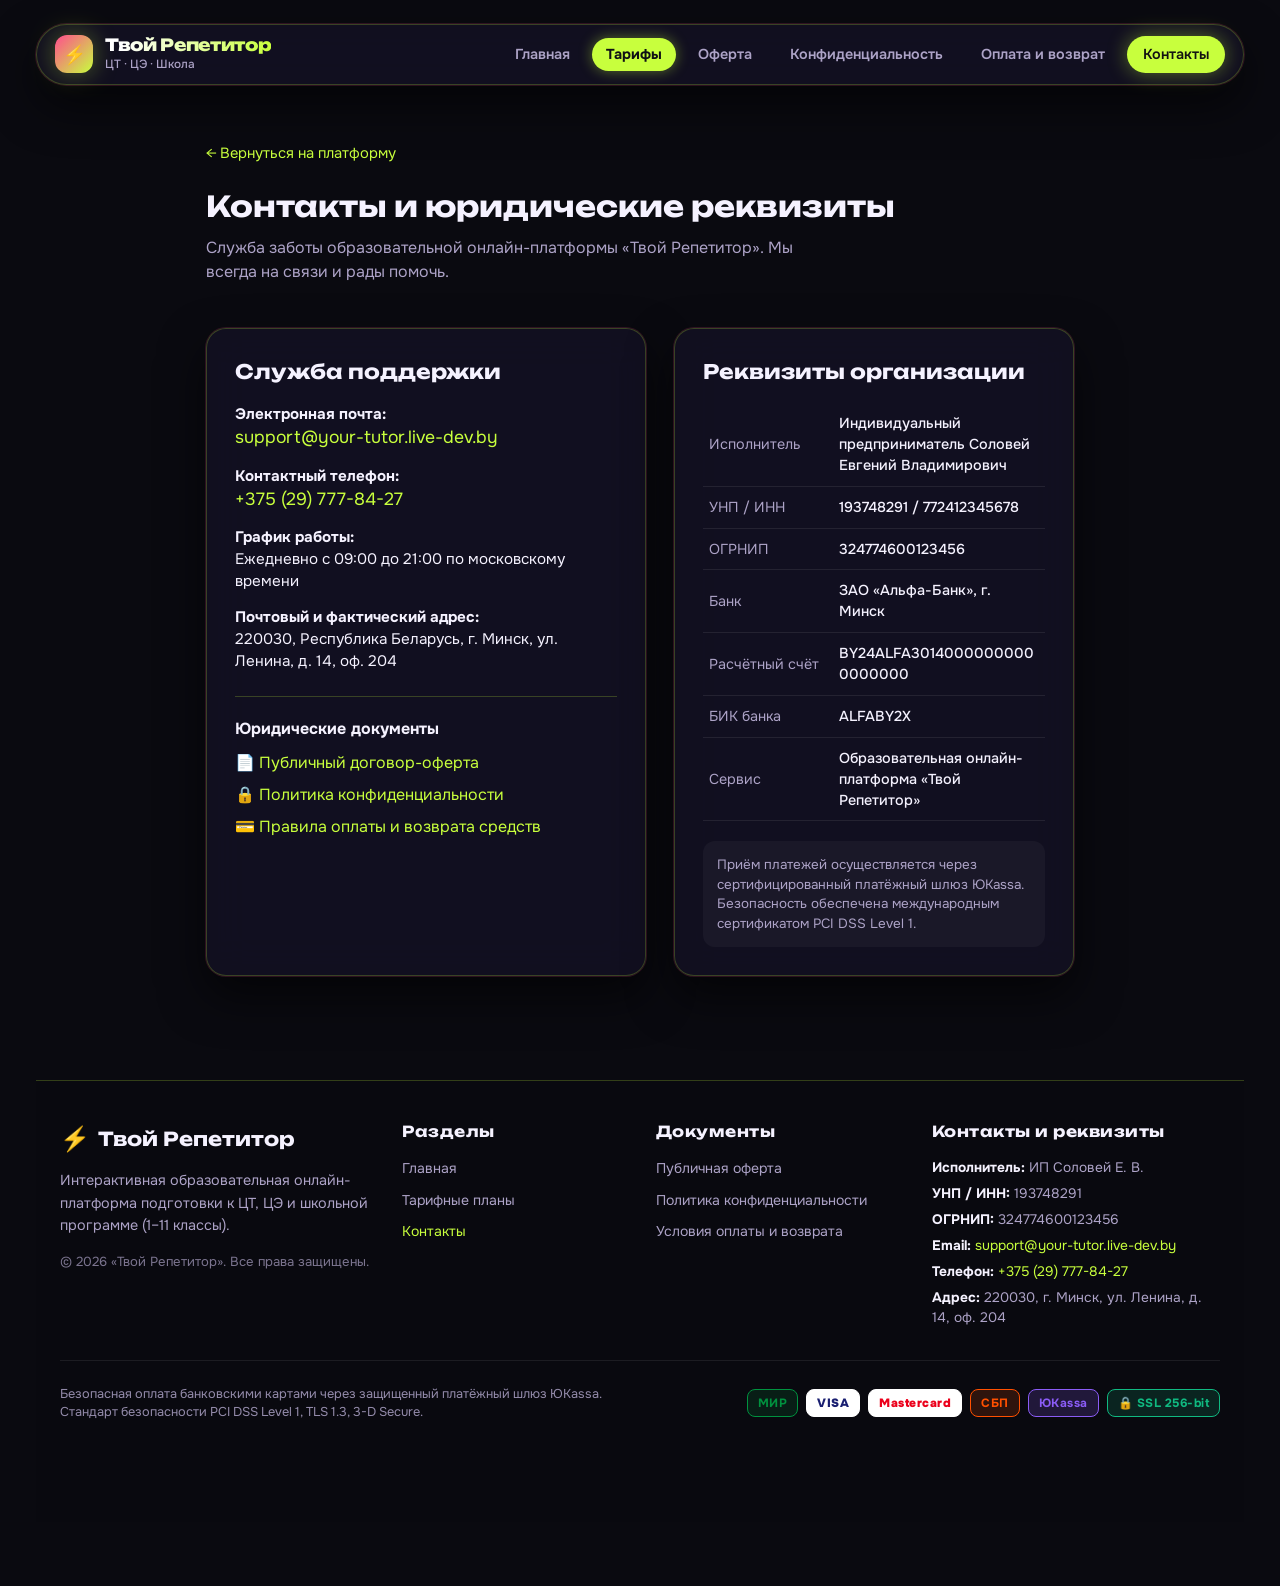
==== frontend/contacts.html @ 07853074 "feat(pages): add standalone direct URLs for terms, privacy, refund, contacts, tariffs" ====
<!doctype html>
<html lang="ru" data-theme="vibe">
  <head>
    <meta charset="UTF-8" />
    <meta name="viewport" content="width=device-width, initial-scale=1.0" />
    <title>Контакты и реквизиты — Твой Репетитор</title>
    <link rel="preconnect" href="https://fonts.googleapis.com" />
    <link rel="preconnect" href="https://fonts.gstatic.com" crossorigin />
    <link
      href="https://fonts.googleapis.com/css2?family=Onest:wght@400;500;600;700;800&family=Unbounded:wght@600;700;800&display=swap"
      rel="stylesheet"
    />
    <link rel="stylesheet" href="./styles.css?v=20261107-yookassa" />
  </head>
  <body>
    <div class="app-shell" style="min-height: 100vh; display: flex; flex-direction: column;">
      <header class="topbar">
        <a href="./" class="brand" style="text-decoration: none;">
          <span class="brand-mark">⚡</span>
          <div>
            <p class="brand-name">Твой Репетитор</p>
            <p class="brand-sub">ЦТ · ЦЭ · Школа</p>
          </div>
        </a>

        <nav class="desktop-nav" aria-label="Основное меню">
          <a href="./" class="nav-link" style="text-decoration:none;">Главная</a>
          <a href="./tariffs" class="nav-link nav-highlight" style="text-decoration:none;">Тарифы</a>
          <a href="./terms" class="nav-link" style="text-decoration:none;">Оферта</a>
          <a href="./privacy" class="nav-link" style="text-decoration:none;">Конфиденциальность</a>
          <a href="./refund" class="nav-link" style="text-decoration:none;">Оплата и возврат</a>
          <a href="./contacts" class="nav-link active" style="text-decoration:none;">Контакты</a>
        </nav>
      </header>

      <main style="max-width: 900px; margin: 32px auto; padding: 0 16px; flex: 1; width: 100%; box-sizing: border-box;">
        <div style="margin-bottom: 20px;">
          <a href="./" style="color: var(--accent); text-decoration: none; font-size: 0.92rem;">← Вернуться на платформу</a>
        </div>

        <div class="tariffs-hero" style="text-align: left; padding: 0 0 24px;">
          <h1 style="font-family: var(--font-display); font-size: 1.8rem; margin: 0 0 8px; color: var(--ink);">
            Контакты и юридические реквизиты
          </h1>
          <p class="muted" style="margin: 0; font-size: 1rem;">
            Служба заботы образовательной онлайн-платформы «Твой Репетитор». Мы всегда на связи и рады помочь.
          </p>
        </div>

        <div class="contacts-grid">
          <div class="card" style="padding: 28px; border-radius: 20px;">
            <h2 style="font-family: var(--font-display); font-size: 1.25rem; margin: 0 0 16px; color: var(--ink);">Служба поддержки</h2>
            <div class="footer-info" style="font-size: 0.95rem; gap: 14px;">
              <p>
                <strong>Электронная почта:</strong><br />
                <a href="mailto:support@your-tutor.live-dev.by" style="font-size: 1.1rem; color: var(--accent);">support@your-tutor.live-dev.by</a>
              </p>
              <p>
                <strong>Контактный телефон:</strong><br />
                <a href="tel:+375297778427" style="font-size: 1.1rem; color: var(--accent);">+375 (29) 777-84-27</a>
              </p>
              <p>
                <strong>График работы:</strong><br />
                Ежедневно с 09:00 до 21:00 по московскому времени
              </p>
              <p>
                <strong>Почтовый и фактический адрес:</strong><br />
                220030, Республика Беларусь, г. Минск, ул. Ленина, д. 14, оф. 204
              </p>
            </div>

            <div style="margin-top: 24px; padding-top: 20px; border-top: 1px solid var(--card-border);">
              <h3 style="font-size: 1rem; margin: 0 0 10px; color: var(--ink);">Юридические документы</h3>
              <div style="display: flex; flex-direction: column; gap: 8px;">
                <a href="./terms" style="color: var(--accent); text-decoration: none;">📄 Публичный договор-оферта</a>
                <a href="./privacy" style="color: var(--accent); text-decoration: none;">🔒 Политика конфиденциальности</a>
                <a href="./refund" style="color: var(--accent); text-decoration: none;">💳 Правила оплаты и возврата средств</a>
              </div>
            </div>
          </div>

          <div class="card" style="padding: 28px; border-radius: 20px;">
            <h2 style="font-family: var(--font-display); font-size: 1.25rem; margin: 0 0 16px; color: var(--ink);">Реквизиты организации</h2>
            <table class="req-table">
              <tbody>
                <tr><td>Исполнитель</td><td>Индивидуальный предприниматель Соловей Евгений Владимирович</td></tr>
                <tr><td>УНП / ИНН</td><td>193748291 / 772412345678</td></tr>
                <tr><td>ОГРНИП</td><td>324774600123456</td></tr>
                <tr><td>Банк</td><td>ЗАО «Альфа-Банк», г. Минск</td></tr>
                <tr><td>Расчётный счёт</td><td>BY24ALFA30140000000000000000</td></tr>
                <tr><td>БИК банка</td><td>ALFABY2X</td></tr>
                <tr><td>Сервис</td><td>Образовательная онлайн-платформа «Твой Репетитор»</td></tr>
              </tbody>
            </table>

            <div style="margin-top: 20px; padding: 14px; background: rgba(255,255,255,0.04); border-radius: 12px; font-size: 0.84rem; line-height: 1.45; color: var(--muted);">
              Приём платежей осуществляется через сертифицированный платёжный шлюз ЮKassa. Безопасность обеспечена международным сертификатом PCI DSS Level 1.
            </div>
          </div>
        </div>
      </main>

      <footer class="app-footer">
        <div class="footer-container">
          <div class="footer-col footer-brand">
            <div class="footer-logo">
              <span class="footer-brand-mark">⚡</span>
              <span class="footer-brand-name">Твой Репетитор</span>
            </div>
            <p class="footer-desc">Интерактивная образовательная онлайн-платформа подготовки к ЦТ, ЦЭ и школьной программе (1–11 классы).</p>
            <div class="footer-copy">© 2026 «Твой Репетитор». Все права защищены.</div>
          </div>

          <div class="footer-col">
            <h4 class="footer-title">Разделы</h4>
            <ul class="footer-links">
              <li><a href="./" class="footer-link-btn" style="text-decoration:none;">Главная</a></li>
              <li><a href="./tariffs" class="footer-link-btn" style="text-decoration:none;">Тарифные планы</a></li>
              <li><a href="./contacts" class="footer-link-btn" style="text-decoration:none; color:var(--accent);">Контакты</a></li>
            </ul>
          </div>

          <div class="footer-col">
            <h4 class="footer-title">Документы</h4>
            <ul class="footer-links">
              <li><a href="./terms" class="footer-link-btn" style="text-decoration:none;">Публичная оферта</a></li>
              <li><a href="./privacy" class="footer-link-btn" style="text-decoration:none;">Политика конфиденциальности</a></li>
              <li><a href="./refund" class="footer-link-btn" style="text-decoration:none;">Условия оплаты и возврата</a></li>
            </ul>
          </div>

          <div class="footer-col footer-contacts">
            <h4 class="footer-title">Контакты и реквизиты</h4>
            <div class="footer-info">
              <p><strong>Исполнитель:</strong> ИП Соловей Е. В.</p>
              <p><strong>УНП / ИНН:</strong> 193748291</p>
              <p><strong>ОГРНИП:</strong> 324774600123456</p>
              <p><strong>Email:</strong> <a href="mailto:support@your-tutor.live-dev.by">support@your-tutor.live-dev.by</a></p>
              <p><strong>Телефон:</strong> <a href="tel:+375297778427">+375 (29) 777-84-27</a></p>
              <p><strong>Адрес:</strong> 220030, г. Минск, ул. Ленина, д. 14, оф. 204</p>
            </div>
          </div>
        </div>

        <div class="footer-bottom">
          <div class="footer-security-note">
            Безопасная оплата банковскими картами через защищенный платёжный шлюз ЮKassa. Стандарт безопасности PCI DSS Level 1, TLS 1.3, 3-D Secure.
          </div>
          <div class="footer-badges">
            <span class="pay-badge badge-mir">МИР</span>
            <span class="pay-badge badge-visa">VISA</span>
            <span class="pay-badge badge-mc">Mastercard</span>
            <span class="pay-badge badge-sbp">СБП</span>
            <span class="pay-badge badge-yoo">ЮKassa</span>
            <span class="pay-badge badge-ssl">🔒 SSL 256-bit</span>
          </div>
        </div>
      </footer>
    </div>
  </body>
</html>
---- frontend/styles.css ----
:root,
[data-theme='vibe'] {
  --font: 'Onest', 'Segoe UI', -apple-system, sans-serif;
  --font-display: 'Unbounded', 'Onest', sans-serif;
  --bg0: #0a0a10;
  --bg1: #151224;
  --ink: #f5f2ff;
  --muted: #ada3c7;
  --accent: #c8ff3d;
  --accent-ink: #0f1015;
  --accent-glow: rgba(200, 255, 61, 0.4);
  --danger: #ff4d8d;
  --ok: #c8ff3d;
  --card: rgba(21, 18, 36, 0.75);
  --card-border: rgba(200, 255, 61, 0.22);
  --card-hover: rgba(28, 24, 48, 0.9);
  --shadow: 0 0 0 1px rgba(255, 77, 141, 0.16), 0 20px 46px rgba(0, 0, 0, 0.6);
  --hover-shadow: 0 0 30px rgba(200, 255, 61, 0.3), 0 24px 50px rgba(0, 0, 0, 0.7);
  --radius: 22px;
  --tab-bg: rgba(15, 12, 26, 0.92);
  --option-bg: rgba(255, 255, 255, 0.05);
  --veil: linear-gradient(180deg, rgba(10, 10, 16, 0.4), rgba(10, 10, 16, 0.9));
  --chip-active: #ff4d8d;
}

[data-theme='ultra'] {
  --font: 'Onest', 'Segoe UI', -apple-system, sans-serif;
  --font-display: 'Unbounded', 'Onest', sans-serif;
  --bg0: #06070b;
  --bg1: #0d1017;
  --ink: #f1f5f9;
  --muted: #8b9cb4;
  --accent: #8b5cf6;
  --accent-ink: #ffffff;
  --accent-glow: rgba(139, 92, 246, 0.45);
  --danger: #f43f5e;
  --ok: #06b6d4;
  --card: rgba(14, 18, 28, 0.75);
  --card-border: rgba(139, 92, 246, 0.22);
  --card-hover: rgba(20, 26, 42, 0.9);
  --shadow: 0 0 0 1px rgba(139, 92, 246, 0.18), 0 20px 48px rgba(0, 0, 0, 0.7);
  --hover-shadow: 0 0 28px rgba(139, 92, 246, 0.35), 0 24px 50px rgba(0, 0, 0, 0.8);
  --radius: 22px;
  --tab-bg: rgba(10, 13, 20, 0.92);
  --option-bg: rgba(255, 255, 255, 0.04);
  --veil: linear-gradient(180deg, rgba(6, 7, 11, 0.4), rgba(6, 7, 11, 0.92));
  --chip-active: #8b5cf6;
}

[data-theme='calm'] {
  --font: 'Onest', 'Segoe UI', -apple-system, sans-serif;
  --font-display: 'Onest', 'Segoe UI', sans-serif;
  --bg0: #0b1320;
  --bg1: #132238;
  --ink: #f1f5f9;
  --muted: #8fa0b5;
  --accent: #10b981;
  --accent-ink: #ffffff;
  --accent-glow: rgba(16, 185, 129, 0.4);
  --danger: #f43f5e;
  --ok: #10b981;
  --card: rgba(19, 34, 56, 0.72);
  --card-border: rgba(16, 185, 129, 0.2);
  --card-hover: rgba(24, 42, 68, 0.88);
  --shadow: 0 0 0 1px rgba(255, 255, 255, 0.06), 0 16px 40px rgba(0, 0, 0, 0.45);
  --hover-shadow: 0 0 25px rgba(16, 185, 129, 0.3), 0 20px 45px rgba(0, 0, 0, 0.55);
  --radius: 20px;
  --tab-bg: rgba(11, 19, 32, 0.92);
  --option-bg: rgba(255, 255, 255, 0.04);
  --veil: linear-gradient(180deg, rgba(11, 19, 32, 0.4), rgba(11, 19, 32, 0.92));
  --chip-active: #10b981;
}

* {
  box-sizing: border-box;
}

html,
body {
  margin: 0;
  min-height: 100%;
  color: var(--ink);
  font-family: var(--font);
  font-size: 16px;
  line-height: 1.5;
  background: var(--bg0);
  -webkit-font-smoothing: antialiased;
}

body {
  overflow-x: hidden;
}

.atmosphere {
  position: fixed;
  inset: 0;
  z-index: 0;
  pointer-events: none;
  overflow: hidden;
}

.atmosphere .slide {
  position: absolute;
  inset: 0;
  opacity: 0;
  transition: opacity 1.2s ease;
  background-size: cover;
  background-position: center;
}

.atmosphere .slide.active {
  opacity: 1;
}

.atmosphere .veil {
  position: absolute;
  inset: 0;
  background: var(--veil);
}

.meme-layer {
  position: absolute;
  inset: 0;
  overflow: hidden;
}

.sticker {
  position: absolute;
  display: inline-flex;
  align-items: center;
  justify-content: center;
  padding: 8px 12px;
  border-radius: 999px;
  font-family: var(--font-display);
  font-size: 0.78rem;
  font-weight: 700;
  letter-spacing: 0.01em;
  white-space: nowrap;
  backdrop-filter: blur(6px);
  animation: floaty 7s ease-in-out infinite;
  opacity: 0.9;
}

.sticker.s1 {
  top: 12%;
  left: 6%;
  background: rgba(255, 77, 141, 0.9);
  color: #fff;
  transform: rotate(-12deg);
}
.sticker.s2 {
  top: 22%;
  right: 8%;
  background: rgba(200, 255, 61, 0.92);
  color: #121212;
  transform: rotate(8deg);
  animation-delay: 0.6s;
}
.sticker.s3 {
  top: 48%;
  left: 10%;
  font-size: 1.6rem;
  background: rgba(255, 255, 255, 0.08);
  animation-delay: 1.1s;
}
.sticker.s4 {
  bottom: 28%;
  right: 10%;
  background: rgba(122, 92, 255, 0.88);
  color: #fff;
  transform: rotate(-6deg);
  animation-delay: 0.3s;
}
.sticker.s5 {
  top: 36%;
  right: 28%;
  font-size: 1.4rem;
  background: transparent;
  animation-delay: 1.4s;
}
.sticker.s6 {
  bottom: 36%;
  left: 18%;
  background: rgba(255, 255, 255, 0.1);
  border: 1px solid rgba(255, 255, 255, 0.2);
  color: #fff;
  transform: rotate(14deg);
  animation-delay: 0.9s;
}
.sticker.s7 {
  top: 58%;
  right: 16%;
  font-size: 1.5rem;
  background: transparent;
  animation-delay: 1.7s;
}
.sticker.s8 {
  top: 16%;
  left: 42%;
  background: rgba(200, 255, 61, 0.2);
  border: 1px solid rgba(200, 255, 61, 0.45);
  color: #c8ff3d;
  transform: rotate(-4deg);
  animation-delay: 0.2s;
}

@keyframes floaty {
  0%,
  100% {
    translate: 0 0;
  }
  50% {
    translate: 0 -8px;
  }
}

/* ── Adaptive Shell Layout: Mobile & Expansive Desktop ── */
.app-shell {
  position: relative;
  z-index: 1;
  min-height: 100dvh;
  display: flex;
  flex-direction: column;
  padding:
    calc(12px + env(safe-area-inset-top, 0px))
    16px
    calc(86px + env(safe-area-inset-bottom, 0px));
  gap: 16px;
  max-width: 580px;
  margin: 0 auto;
  box-sizing: border-box;
  width: 100%;
  transition: max-width 0.3s ease, padding 0.3s ease;
}

/* На экранах планшетов и десктопов растягиваем приложение на весь экран */
@media (min-width: 861px) {
  .app-shell {
    max-width: 1320px;
    padding: 24px 36px 64px;
    gap: 24px;
  }
}

/* ── Web Channel: естественная адаптация под ширину экрана ── */
html[data-channel='web'],
body.channel-web {
  min-height: 100%;
}

body.channel-web {
  background: var(--bg0);
}

/* ── Topbar (Header): Glassmorphic Navigation Bar ── */
.topbar {
  display: flex;
  align-items: center;
  justify-content: space-between;
  gap: 16px;
  padding: 10px 18px;
  background: var(--card);
  backdrop-filter: blur(24px) saturate(180%);
  -webkit-backdrop-filter: blur(24px) saturate(180%);
  border: 1px solid var(--card-border);
  border-radius: 999px;
  box-shadow: var(--shadow);
  transition: all 0.25s ease;
}

.brand {
  display: flex;
  align-items: center;
  gap: 12px;
  cursor: pointer;
  user-select: none;
}

.brand-mark {
  width: 38px;
  height: 38px;
  border-radius: 12px;
  display: grid;
  place-items: center;
  font-family: var(--font-display);
  font-weight: 800;
  font-size: 1.15rem;
  color: var(--accent-ink);
  background: var(--accent);
  box-shadow: 0 0 20px var(--accent-glow);
  transition: transform 0.25s cubic-bezier(0.16, 1, 0.3, 1);
  flex-shrink: 0;
}

[data-theme='ultra'] .brand-mark {
  background: linear-gradient(135deg, #8b5cf6, #06b6d4);
  color: #fff;
  box-shadow: 0 0 22px rgba(139, 92, 246, 0.4);
}

[data-theme='vibe'] .brand-mark {
  background: linear-gradient(135deg, #ff4d8d, #c8ff3d);
  color: #121212;
  box-shadow: 0 0 24px rgba(200, 255, 61, 0.35);
}

.brand:hover .brand-mark {
  transform: rotate(8deg) scale(1.06);
}

.brand-name {
  margin: 0;
  font-family: var(--font-display);
  font-size: 1.05rem;
  font-weight: 800;
  line-height: 1.2;
  letter-spacing: -0.02em;
}

[data-theme='ultra'] .brand-name {
  background: linear-gradient(90deg, #fff 20%, #a78bfa 100%);
  -webkit-background-clip: text;
  background-clip: text;
  color: transparent;
}

[data-theme='vibe'] .brand-name {
  background: linear-gradient(90deg, #fff 10%, #c8ff3d 100%);
  -webkit-background-clip: text;
  background-clip: text;
  color: transparent;
}

.brand-sub {
  margin: 1px 0 0;
  color: var(--muted);
  font-size: 0.74rem;
  font-weight: 500;
}

/* ── Десктоп-навигация внутри шапки ── */
.desktop-nav {
  display: flex;
  align-items: center;
  gap: 6px;
}

.nav-link {
  appearance: none;
  background: transparent;
  border: 0;
  color: var(--muted);
  font-family: var(--font);
  font-size: 0.9rem;
  font-weight: 600;
  padding: 8px 16px;
  border-radius: 999px;
  cursor: pointer;
  transition: all 0.2s cubic-bezier(0.16, 1, 0.3, 1);
  white-space: nowrap;
}

.nav-link:hover {
  color: var(--ink);
  background: rgba(255, 255, 255, 0.08);
  transform: translateY(-1px);
}

.nav-link.active {
  color: var(--accent-ink);
  background: var(--accent);
  box-shadow: 0 0 18px var(--accent-glow);
}

[data-theme='ultra'] .nav-link.active {
  background: linear-gradient(135deg, #8b5cf6, #06b6d4);
  color: #fff;
  box-shadow: 0 0 20px rgba(139, 92, 246, 0.4);
}

[data-theme='vibe'] .nav-link.active {
  background: var(--accent);
  color: #121212;
  box-shadow: 0 0 20px rgba(200, 255, 61, 0.4);
}

.topbar-actions {
  display: flex;
  align-items: center;
  gap: 10px;
}

/* Переключатель стилей (темы) */
.theme-toggle {
  appearance: none;
  border: 1px solid var(--card-border);
  background: var(--tab-bg);
  color: var(--ink);
  border-radius: 999px;
  padding: 7px 16px;
  font: inherit;
  font-size: 0.84rem;
  font-weight: 700;
  cursor: pointer;
  box-shadow: var(--shadow);
  white-space: nowrap;
  display: inline-flex;
  align-items: center;
  gap: 6px;
  transition: all 0.22s ease;
}

.theme-toggle:hover {
  border-color: var(--accent);
  box-shadow: 0 0 20px var(--accent-glow);
  transform: translateY(-2px);
}

/* ── Мобильный док / таббар ── */
.tabbar {
  position: fixed;
  left: 50%;
  transform: translateX(-50%);
  bottom: calc(10px + env(safe-area-inset-bottom, 0px));
  z-index: 1000;
  width: calc(100% - 24px);
  max-width: 520px;
  background: var(--tab-bg);
  backdrop-filter: blur(28px) saturate(180%);
  -webkit-backdrop-filter: blur(28px) saturate(180%);
  border: 1px solid var(--card-border);
  border-radius: 999px;
  padding: 6px;
  display: flex;
  align-items: center;
  justify-content: space-around;
  box-shadow: var(--shadow);
}

.tab {
  appearance: none;
  background: transparent;
  border: 0;
  color: var(--muted);
  font-family: var(--font);
  font-size: 0.74rem;
  font-weight: 600;
  padding: 8px 12px;
  border-radius: 999px;
  cursor: pointer;
  transition: all 0.2s cubic-bezier(0.16, 1, 0.3, 1);
  display: flex;
  flex-direction: column;
  align-items: center;
  gap: 2px;
  white-space: nowrap;
}

.tab:hover {
  color: var(--ink);
}

.tab.active {
  color: var(--accent-ink);
  background: var(--accent);
  box-shadow: 0 0 16px var(--accent-glow);
}

[data-theme='ultra'] .tab.active {
  background: linear-gradient(135deg, #8b5cf6, #06b6d4);
  color: #fff;
  box-shadow: 0 0 16px rgba(139, 92, 246, 0.4);
}

[data-theme='vibe'] .tab.active {
  background: var(--accent);
  color: #121212;
  box-shadow: 0 0 16px rgba(200, 255, 61, 0.35);
}

@media (max-width: 860px) {
  .desktop-nav {
    display: none !important;
  }
}

@media (min-width: 861px) {
  .tabbar {
    display: none !important;
  }
  .desktop-nav {
    display: flex !important;
  }
}

.view {
  display: flex;
  flex-direction: column;
  gap: 16px;
  animation: fadeIn 0.25s ease-out;
}

@keyframes fadeIn {
  from {
    opacity: 0;
    transform: translateY(6px);
  }
  to {
    opacity: 1;
    transform: translateY(0);
  }
}

/* ── Bento Grid & Cards ── */
.home-bento {
  display: flex;
  flex-direction: column;
  gap: 14px;
}

@media (min-width: 861px) {
  .home-bento {
    display: grid;
    grid-template-columns: repeat(12, 1fr);
    gap: 20px;
    align-items: stretch;
  }
  .home-bento .bento-main {
    grid-column: span 7;
    margin: 0 !important;
  }
  .home-bento .bento-side {
    grid-column: span 5;
    margin: 0 !important;
  }
  .home-bento .bento-full {
    grid-column: span 12;
    margin: 0 !important;
  }
}

.hero,
.card,
.stat {
  background: var(--card);
  border: 1px solid var(--card-border);
  box-shadow: var(--shadow);
  backdrop-filter: blur(20px) saturate(180%);
  -webkit-backdrop-filter: blur(20px) saturate(180%);
  transition: transform 0.22s cubic-bezier(0.16, 1, 0.3, 1),
              box-shadow 0.22s cubic-bezier(0.16, 1, 0.3, 1),
              border-color 0.22s ease;
}

.hero {
  padding: 22px 24px;
  border-radius: var(--radius);
  position: relative;
  overflow: hidden;
}

.hero::after {
  content: '';
  position: absolute;
  top: -40%;
  right: -10%;
  width: 260px;
  height: 260px;
  border-radius: 50%;
  background: radial-gradient(circle, var(--accent-glow) 0%, transparent 70%);
  pointer-events: none;
  opacity: 0.5;
}

.hero h1 {
  margin: 0 0 6px;
  font-family: var(--font-display);
  font-size: 1.6rem;
  font-weight: 800;
  line-height: 1.2;
  letter-spacing: -0.02em;
  color: var(--ink);
}

@media (min-width: 861px) {
  .hero {
    padding: 28px 32px;
  }
  .hero h1 {
    font-size: 2.1rem;
  }
}

.hero p {
  margin: 0;
  color: var(--muted);
  font-size: 0.95rem;
}

.stats-row {
  display: grid;
  grid-template-columns: repeat(3, 1fr);
  gap: 12px;
}

.stat {
  padding: 14px 10px;
  border-radius: 18px;
  display: flex;
  flex-direction: column;
  align-items: center;
  justify-content: center;
  gap: 4px;
  cursor: pointer;
  appearance: none;
  color: inherit;
  font: inherit;
}

.stat:hover {
  transform: translateY(-3px);
  border-color: var(--accent);
  box-shadow: var(--hover-shadow);
}

.card {
  padding: 20px;
  border-radius: var(--radius);
}

.card:hover {
  border-color: rgba(255, 255, 255, 0.16);
}

[data-theme='ultra'] .card:hover {
  border-color: rgba(139, 92, 246, 0.4);
}

[data-theme='vibe'] .card:hover {
  border-color: rgba(200, 255, 61, 0.35);
}

.profile-bento {
  display: flex;
  flex-direction: column;
  gap: 16px;
}

@media (min-width: 861px) {
  .profile-bento {
    display: grid;
    grid-template-columns: 1.1fr 0.9fr;
    gap: 20px;
    align-items: start;
  }
}

@media (min-width: 861px) {
  .curriculum-topics-list {
    display: grid;
    grid-template-columns: repeat(auto-fill, minmax(340px, 1fr));
    gap: 12px;
  }
}

button.stat {
  appearance: none;
  font: inherit;
  color: inherit;
  cursor: pointer;
  width: 100%;
}

.stat.clickable:active {
  transform: scale(0.98);
}

.panel-head {
  display: flex;
  align-items: center;
  gap: 10px;
  margin-bottom: 8px;
}

.panel-head h2 {
  margin: 0;
}

.linkish {
  appearance: none;
  border: 0;
  background: transparent;
  color: var(--accent);
  font: inherit;
  font-weight: 700;
  cursor: pointer;
  padding: 0;
}

.pager {
  display: flex;
  align-items: center;
  justify-content: space-between;
  gap: 10px;
  margin-top: 14px;
}

.pager .btn {
  min-width: 52px;
  padding: 10px 12px;
}

.date-chips {
  display: flex;
  flex-wrap: wrap;
  gap: 8px;
  margin: 10px 0 0;
  padding: 0;
  list-style: none;
}

.date-chips li {
  padding: 8px 12px;
  border-radius: 999px;
  border: 1px solid var(--card-border);
  background: var(--option-bg);
  font-size: 0.9rem;
  font-weight: 600;
}

.hero-inline {
  margin: 8px 0 14px;
  font-size: 1.6rem;
}

.plan {
  margin-top: 14px;
  padding: 14px;
  border-radius: 16px;
  border: 1px solid var(--card-border);
  background: var(--option-bg);
}

.plan.current {
  border-color: var(--accent);
  box-shadow: inset 0 0 0 1px var(--accent);
}

.plan-top {
  display: flex;
  justify-content: space-between;
  gap: 10px;
  align-items: baseline;
}

.plan-top h3 {
  margin: 0;
  font-family: var(--font-display);
  font-size: 1.1rem;
}

.plan-features {
  margin: 10px 0 12px;
  padding: 0;
  list-style: none;
}

.plan-features li {
  padding: 4px 0;
  font-size: 0.92rem;
}

.plan-features li.no {
  color: var(--muted);
}

.stat strong {
  display: block;
  font-family: var(--font-display);
  font-size: 1.25rem;
  font-weight: 700;
  font-variant-numeric: tabular-nums;
}

.stat span {
  color: var(--muted);
  font-size: 0.72rem;
}

.card {
  padding: 16px;
  border-radius: var(--radius);
  overflow-wrap: break-word;
  word-break: break-word;
}

.card h2 {
  margin: 0 0 10px;
  font-family: var(--font-display);
  font-size: 1.1rem;
  font-weight: 700;
}

.btn {
  appearance: none;
  border: 0;
  border-radius: 14px;
  padding: 13px 18px;
  font: inherit;
  font-weight: 700;
  cursor: pointer;
  background: var(--accent);
  color: var(--accent-ink);
  transition: transform 0.2s cubic-bezier(0.16, 1, 0.3, 1),
              box-shadow 0.2s ease,
              background 0.2s ease,
              opacity 0.2s ease;
}

.btn:hover:not(:disabled) {
  transform: translateY(-2px);
  box-shadow: 0 0 25px var(--accent-glow);
}

.btn:active:not(:disabled) {
  transform: translateY(0);
}

[data-theme='vibe'] .btn {
  background: linear-gradient(90deg, #c8ff3d, #9dff6a);
  color: #121212;
  box-shadow: 0 0 28px rgba(200, 255, 61, 0.22);
}

[data-theme='ultra'] .btn {
  background: linear-gradient(135deg, #8b5cf6, #06b6d4);
  color: #ffffff;
  box-shadow: 0 0 24px rgba(139, 92, 246, 0.35);
}

.btn.secondary {
  background: var(--tab-bg);
  color: var(--ink);
  border: 1px solid var(--card-border);
  box-shadow: none;
}

.btn.secondary:hover:not(:disabled) {
  background: rgba(255, 255, 255, 0.08);
  border-color: var(--accent);
  box-shadow: 0 0 16px var(--accent-glow);
}

.btn.block {
  width: 100%;
}

.btn.sm {
  padding: 8px 14px;
  font-size: 0.82rem;
  border-radius: 10px;
}

.btn.danger {
  background: rgba(239, 68, 68, 0.15);
  color: #ef4444;
  border: 1px solid rgba(239, 68, 68, 0.3);
}

.btn:disabled {
  opacity: 0.45;
  cursor: not-allowed;
}

.filters {
  display: flex;
  flex-wrap: wrap;
  gap: 8px;
  margin-bottom: 12px;
}

.chip {
  border: 1px solid var(--card-border);
  background: var(--option-bg);
  color: var(--ink);
  border-radius: 999px;
  padding: 8px 14px;
  font: inherit;
  font-size: 0.88rem;
  font-weight: 700;
  cursor: pointer;
  transition: all 0.2s cubic-bezier(0.16, 1, 0.3, 1);
}

.chip:hover {
  transform: translateY(-1px);
  border-color: var(--accent);
}

.chip.active {
  background: var(--chip-active);
  border-color: transparent;
  color: #fff;
  box-shadow: 0 0 16px var(--accent-glow);
}

[data-theme='calm'] .chip.active {
  color: var(--accent-ink);
}

[data-theme='vibe'] .chip.active {
  color: #fff;
}

.chip:disabled {
  opacity: 0.4;
  cursor: not-allowed;
}

.option {
  width: 100%;
  text-align: left;
  margin: 0 0 10px;
  padding: 14px 16px;
  border-radius: 16px;
  border: 1px solid var(--card-border);
  background: var(--option-bg);
  color: var(--ink);
  font: inherit;
  font-size: 0.96rem;
  font-weight: 500;
  cursor: pointer;
  transition: all 0.2s cubic-bezier(0.16, 1, 0.3, 1);
  display: block;
  box-sizing: border-box;
}

.option:hover {
  background: rgba(255, 255, 255, 0.08);
  border-color: rgba(255, 255, 255, 0.25);
  transform: translateY(-1px);
}

.option.selected {
  border-color: var(--accent);
  background: color-mix(in srgb, var(--accent) 15%, transparent);
  box-shadow: 0 0 16px var(--accent-glow);
}

.muted {
  color: var(--muted);
}

.ok {
  color: var(--ok);
}

.bad {
  color: var(--danger);
}

.list {
  margin: 0;
  padding: 0;
  list-style: none;
}

.list li {
  display: flex;
  justify-content: space-between;
  gap: 10px;
  padding: 11px 0;
  border-bottom: 1px solid var(--card-border);
}

.list li:last-child {
  border-bottom: 0;
}

.list .me {
  font-weight: 700;
}

.input {
  width: 100%;
  border-radius: 14px;
  border: 1px solid var(--card-border);
  background: var(--option-bg);
  color: var(--ink);
  padding: 12px 14px;
  font: inherit;
  margin-bottom: 10px;
}

textarea.input {
  min-height: 160px;
  resize: vertical;
  line-height: 1.45;
}

.task-question {
  white-space: pre-wrap;
  font-size: 1rem;
  font-weight: 600;
  line-height: 1.45;
  max-height: 42vh;
  overflow: auto;
}

.task-block.primary .task-question {
  max-height: none;
  font-size: 1.15rem;
  text-align: center;
}

.task-img {
  display: block;
  width: 100%;
  max-height: 280px;
  object-fit: contain;
  border-radius: 18px;
  margin: 8px 0 14px;
  background: var(--option-bg);
  border: 1px solid var(--card-border);
}

.option.with-pic {
  display: flex;
  flex-direction: column;
  align-items: center;
  gap: 8px;
  text-align: center;
  padding: 10px;
}

.option-img {
  width: 100%;
  max-height: 110px;
  object-fit: contain;
  border-radius: 12px;
}

.option.with-pic span {
  font-size: 0.9rem;
}

/* сетка картинок-ответов */
.card:has(.option.with-pic) {
  /* fallback layout via option width handled below */
}

.option.with-pic {
  min-height: 140px;
}

.options.pic-grid {
  display: grid;
  grid-template-columns: 1fr 1fr;
  gap: 10px;
  margin-bottom: 12px;
}

.options.pic-grid .option {
  margin: 0;
  width: 100%;
}

.izlo-card {
  margin: 8px 0 14px;
}

.izlo-badge {
  display: inline-block;
  margin: 0 0 8px;
  font-size: 0.75rem;
  letter-spacing: 0.02em;
  color: var(--muted);
  text-transform: uppercase;
}

.izlo-instruction {
  margin: 8px 0 12px;
  line-height: 1.45;
}

.stimulus {
  white-space: pre-wrap;
  line-height: 1.5;
  padding: 12px 14px;
  border-radius: 14px;
  background: var(--option-bg);
  border: 1px solid var(--card-border);
  max-height: 36vh;
  overflow: auto;
  margin-bottom: 12px;
  font-size: 0.95rem;
}

.reading-passage-card {
  margin: 10px 0 14px;
  padding: 12px 14px;
  border-radius: 14px;
  background: var(--option-bg);
  border: 1px solid var(--card-border);
  border-left: 4px solid var(--accent);
}

.reading-passage-header {
  font-weight: 700;
  font-size: 0.85rem;
  color: var(--accent);
  margin-bottom: 6px;
}

.reading-passage-body {
  white-space: pre-wrap;
  line-height: 1.5;
  font-size: 0.92rem;
  max-height: 32vh;
  overflow-y: auto;
}

.list-row {
  width: 100%;
  display: flex;
  justify-content: space-between;
  gap: 12px;
  text-align: left;
  border: 0;
  background: transparent;
  color: inherit;
  font: inherit;
  padding: 12px 4px;
  border-bottom: 1px solid var(--card-border);
  cursor: pointer;
}

.list-row:active {
  opacity: 0.7;
}

.tabbar {
  position: fixed;
  bottom: calc(10px + env(safe-area-inset-bottom, 0px));
  left: 50%;
  transform: translateX(-50%);
  width: calc(100% - 20px);
  max-width: 528px;
  z-index: 100;
  display: flex;
  overflow-x: auto;
  -webkit-overflow-scrolling: touch;
  scrollbar-width: none;
  gap: 4px;
  padding: 6px 8px;
  border-radius: 20px;
  background: var(--tab-bg);
  border: 1px solid var(--card-border);
  box-shadow: 0 10px 30px rgba(0, 0, 0, 0.45);
  backdrop-filter: blur(16px);
  -webkit-backdrop-filter: blur(16px);
  box-sizing: border-box;
}

.tabbar::-webkit-scrollbar {
  display: none;
}

.tab {
  flex: 0 0 auto;
  border: 0;
  background: transparent;
  color: var(--muted);
  font: inherit;
  font-weight: 700;
  font-size: 0.76rem;
  padding: 8px 12px;
  border-radius: 14px;
  cursor: pointer;
  text-align: center;
  white-space: nowrap;
  transition: all 0.2s ease;
}

.tab.active {
  background: var(--accent);
  color: var(--accent-ink);
}

/* Splash Screen with Gears */
.app-splash {
  position: fixed;
  inset: 0;
  z-index: 9999;
  background: #0b0b12;
  display: flex;
  flex-direction: column;
  align-items: center;
  justify-content: center;
  gap: 14px;
  transition: opacity 0.35s ease, visibility 0.35s ease;
}

.app-splash.hidden {
  opacity: 0;
  visibility: hidden;
  pointer-events: none;
}

.splash-gears {
  position: relative;
  width: 76px;
  height: 76px;
}

.splash-gear {
  position: absolute;
  line-height: 1;
}

.splash-gear-main {
  font-size: 46px;
  top: 0;
  left: 2px;
  animation: splash-spin 3s linear infinite;
  filter: drop-shadow(0 0 12px rgba(200, 255, 61, 0.45));
}

.splash-gear-sub {
  font-size: 28px;
  bottom: 2px;
  right: 2px;
  animation: splash-spin-reverse 2.2s linear infinite;
  filter: drop-shadow(0 0 10px rgba(255, 93, 143, 0.45));
}

@keyframes splash-spin {
  from { transform: rotate(0deg); }
  to { transform: rotate(360deg); }
}

@keyframes splash-spin-reverse {
  from { transform: rotate(0deg); }
  to { transform: rotate(-360deg); }
}

.splash-title {
  font-family: var(--font-display, sans-serif);
  font-weight: 700;
  font-size: 1.15rem;
  color: #f4f1ff;
  letter-spacing: 0.5px;
}

.splash-loading-text {
  font-size: 0.86rem;
  color: #b7aecf;
  animation: splash-pulse 1.3s ease-in-out infinite;
}

@keyframes splash-pulse {
  0%, 100% { opacity: 0.5; }
  50% { opacity: 1; }
}

.parent-slot {
  display: flex;
  align-items: center;
  justify-content: space-between;
  gap: 12px;
  padding: 12px 14px;
  margin-top: 10px;
  border-radius: 14px;
  background: var(--option-bg);
  border: 1px solid var(--card-border);
}

.parent-slot-info {
  display: flex;
  flex-direction: column;
  gap: 3px;
  min-width: 0;
}

.parent-slot-title {
  font-weight: 700;
  font-size: 0.92rem;
  color: var(--ink);
}

.parent-slot-status {
  font-size: 0.78rem;
  color: var(--muted);
}

.parent-slot-status.linked {
  color: #22c55e;
  font-weight: 600;
}

.invite-code {
  font-family: Unbounded, sans-serif;
  font-size: 1.6rem;
  letter-spacing: 0.18em;
  text-align: center;
  margin: 12px 0;
  color: var(--ink);
}

.child-card {
  display: flex;
  flex-direction: column;
  gap: 8px;
  padding: 12px 0;
  border-top: 1px solid var(--card-border);
}

.child-card:first-of-type {
  border-top: 0;
}

.period-row {
  display: flex;
  flex-wrap: wrap;
  gap: 8px;
  margin: 10px 0;
}

.period-chip {
  border: 1px solid var(--card-border);
  background: transparent;
  color: var(--ink);
  border-radius: 999px;
  padding: 8px 12px;
  font: inherit;
  font-size: 0.85rem;
  cursor: pointer;
}

.period-chip.active {
  background: color-mix(in srgb, var(--accent) 18%, transparent);
  border-color: color-mix(in srgb, var(--accent) 40%, transparent);
}

.date-fields {
  display: grid;
  grid-template-columns: 1fr 1fr;
  gap: 8px;
  margin-bottom: 10px;
}

.date-fields label {
  display: flex;
  flex-direction: column;
  gap: 4px;
  font-size: 0.8rem;
  color: var(--muted);
}

.date-fields input,
.family-input {
  border: 1px solid var(--card-border);
  border-radius: 12px;
  padding: 10px 12px;
  font: inherit;
  background: color-mix(in srgb, var(--card) 80%, transparent);
  color: var(--ink);
}

.field-label {
  display: block;
  font-size: 0.85rem;
  color: var(--muted);
  margin-bottom: 6px;
}

.pick-list {
  display: flex;
  flex-direction: column;
  gap: 4px;
  max-height: 220px;
  overflow: auto;
}

.pick-row {
  text-align: left;
  border: 0;
  background: color-mix(in srgb, var(--accent) 8%, transparent);
  color: var(--ink);
  border-radius: 12px;
  padding: 10px 12px;
  font: inherit;
  cursor: pointer;
}

.pick-row:hover {
  background: color-mix(in srgb, var(--accent) 16%, transparent);
}

.err {
  color: #c0392b;
  margin: 0 0 10px;
}

.tab.active {
  color: var(--ink);
  background: color-mix(in srgb, var(--accent) 16%, transparent);
}

.progress {
  height: 8px;
  border-radius: 999px;
  background: color-mix(in srgb, var(--muted) 18%, transparent);
  overflow: hidden;
  margin: 10px 0 14px;
}

.progress > i {
  display: block;
  height: 100%;
  background: var(--accent);
  width: 0;
  transition: width 0.3s ease;
}

[data-theme='vibe'] .progress > i {
  background: linear-gradient(90deg, #ff4d8d, #c8ff3d);
}

/* Пошаговый маршрут: учебник → доп. тренажёр → ИИ */
.learning-path {
  display: grid;
  grid-template-columns: repeat(3, 1fr);
  gap: 8px;
  margin: 4px 0 0;
}

.learning-step {
  text-align: center;
  padding: 10px 6px 8px;
  border-radius: 12px;
  border: 1px solid var(--card-border, rgba(255, 255, 255, 0.12));
  background: var(--bg-secondary, rgba(255, 255, 255, 0.04));
  position: relative;
}

button.learning-step-btn {
  width: 100%;
  color: inherit;
  font: inherit;
  cursor: pointer;
  appearance: none;
  -webkit-appearance: none;
  transition: border-color 0.15s ease, transform 0.12s ease, background 0.15s ease;
}

button.learning-step-btn:hover {
  border-color: color-mix(in srgb, var(--accent) 50%, transparent);
  transform: translateY(-1px);
}

button.learning-step-btn:active {
  transform: translateY(0);
}

.learning-step.active {
  border-color: color-mix(in srgb, var(--accent) 55%, transparent);
  box-shadow: 0 0 0 1px color-mix(in srgb, var(--accent) 25%, transparent);
}

.learning-step.done {
  border-color: rgba(16, 185, 129, 0.45);
  opacity: 0.92;
}

.learning-step.muted {
  opacity: 0.55;
}

.learning-step.pro-on {
  border-color: rgba(16, 185, 129, 0.55);
  background: rgba(16, 185, 129, 0.12);
}

.topic-card-head {
  width: 100%;
  display: flex;
  align-items: center;
  justify-content: space-between;
  gap: 10px;
  padding: 12px;
  background: transparent;
  border: 0;
  color: inherit;
  text-align: left;
  cursor: pointer;
}

.topic-card-head-main {
  min-width: 0;
  flex: 1;
}

.topic-card-head-side {
  display: flex;
  align-items: center;
  gap: 8px;
  flex-shrink: 0;
}

.topic-chevron {
  font-size: 0.95rem;
  opacity: 0.7;
  width: 1.1em;
  text-align: center;
}

.topic-card-body {
  padding: 0 12px 12px;
  border-top: 1px solid var(--card-border, rgba(255, 255, 255, 0.08));
  padding-top: 12px;
}

.curriculum-topic-card.is-open {
  border-color: color-mix(in srgb, var(--accent) 40%, transparent);
}

.ai-btn-active {
  background: linear-gradient(135deg, #10b981, #059669) !important;
  color: #fff !important;
  border: none !important;
}

.grade-tile.locked {
  opacity: 0.55;
  filter: grayscale(0.25);
}

.reg-steps {
  display: flex;
  align-items: center;
  justify-content: center;
  gap: 6px;
  margin: 8px 0 4px;
}

.reg-step-dot {
  width: 28px;
  height: 28px;
  border-radius: 50%;
  display: inline-flex;
  align-items: center;
  justify-content: center;
  font-size: 0.75rem;
  font-weight: 700;
  border: 1px solid var(--card-border);
  background: var(--bg-secondary, rgba(255, 255, 255, 0.04));
}

.reg-step-dot.active {
  border-color: var(--accent);
  color: var(--accent);
  box-shadow: 0 0 0 2px color-mix(in srgb, var(--accent) 25%, transparent);
}

.reg-step-dot.done {
  background: rgba(16, 185, 129, 0.2);
  border-color: rgba(16, 185, 129, 0.5);
  color: #6ee7b7;
}

.reg-step-line {
  width: 18px;
  height: 2px;
  background: var(--card-border);
  opacity: 0.7;
}


.learning-step-num {
  position: absolute;
  top: 6px;
  right: 8px;
  font-size: 0.65rem;
  font-weight: 800;
  opacity: 0.65;
}

.learning-step-icon {
  font-size: 1.35rem;
  line-height: 1;
  margin-bottom: 4px;
}

.learning-step-title {
  font-size: 0.72rem;
  font-weight: 700;
  line-height: 1.2;
}

.learning-step-sub {
  font-size: 0.62rem;
  color: var(--muted);
  margin-top: 3px;
  line-height: 1.25;
}

@media (max-width: 360px) {
  .learning-path {
    grid-template-columns: 1fr;
  }
}

.toast {
  position: fixed;
  left: 50%;
  bottom: calc(84px + env(safe-area-inset-bottom, 0px));
  transform: translateX(-50%);
  z-index: 200;
  padding: 10px 16px;
  border-radius: 999px;
  background: var(--card);
  border: 1px solid var(--card-border);
  box-shadow: 0 8px 24px rgba(0, 0, 0, 0.4);
  font-size: 0.9rem;
  font-weight: 600;
  white-space: nowrap;
}

.grade-tile.my-grade {
  border-color: var(--accent, #6366f1) !important;
  box-shadow: 0 0 0 1.5px var(--accent, #6366f1), 0 8px 20px rgba(99, 102, 241, 0.25) !important;
  background: linear-gradient(145deg, rgba(99, 102, 241, 0.12), rgba(0, 0, 0, 0.2)) !important;
}

.topic-progress-badge {
  position: relative;
  overflow: hidden;
  border-radius: 10px;
  background: rgba(255, 255, 255, 0.04);
  padding: 4px 8px;
  min-width: 105px;
  text-align: center;
  flex-shrink: 0;
  display: inline-flex;
  align-items: center;
  justify-content: center;
}

.empty {
  text-align: center;
  padding: 28px 12px;
  color: var(--muted);
}

.filter-note {
  margin: 0 0 10px;
  font-size: 0.88rem;
  color: var(--muted);
}

.hint-box {
  margin: 10px 0 0;
  padding: 10px 12px;
  border-radius: 14px;
  background: color-mix(in srgb, var(--accent) 12%, transparent);
  border: 1px solid color-mix(in srgb, var(--accent) 28%, transparent);
  font-size: 0.88rem;
  line-height: 1.4;
  color: var(--ink);
}

.hint-box.ok-tint {
  background: color-mix(in srgb, #22c55e 12%, transparent);
  border-color: color-mix(in srgb, #22c55e 28%, transparent);
}

.goal-list {
  display: flex;
  flex-direction: column;
  gap: 8px;
}

.goal-card {
  display: flex;
  flex-direction: column;
  align-items: flex-start;
  gap: 4px;
  width: 100%;
  text-align: left;
  padding: 12px 14px;
  border-radius: 16px;
  border: 1px solid var(--card-border);
  background: color-mix(in srgb, var(--card) 80%, transparent);
  color: inherit;
  font: inherit;
  cursor: pointer;
}

.goal-card strong {
  font-size: 0.95rem;
}

.goal-card.active {
  border-color: var(--accent);
  box-shadow: inset 0 0 0 1px var(--accent);
}

.how-list {
  margin: 0;
  padding-left: 18px;
  color: var(--muted);
  font-size: 0.9rem;
  line-height: 1.45;
}

.grade-grid {
  display: grid;
  grid-template-columns: repeat(2, minmax(0, 1fr));
  gap: 10px;
  margin-top: 12px;
}

.grade-tile {
  display: flex;
  flex-direction: column;
  align-items: flex-start;
  gap: 4px;
  padding: 12px;
  border-radius: 16px;
  border: 1px solid var(--card-border);
  background: transparent;
  color: inherit;
  font: inherit;
  text-align: left;
  cursor: pointer;
  min-height: 118px;
}

.grade-tile.active {
  border-color: var(--accent);
  box-shadow: inset 0 0 0 1px var(--accent);
}

.grade-tile.empty {
  opacity: 0.55;
}

.grade-tile-title {
  font-family: Unbounded, sans-serif;
  font-weight: 700;
  font-size: 0.95rem;
}

.grade-tile-badge {
  font-size: 0.72rem;
  font-weight: 700;
  text-transform: uppercase;
  letter-spacing: 0.04em;
  color: var(--accent);
}

.grade-tile-hint {
  font-size: 0.78rem;
  color: var(--muted);
  line-height: 1.35;
}

.grade-tile-now {
  margin-top: auto;
  font-size: 0.75rem;
  font-weight: 700;
  color: var(--accent);
}

.grade-row {
  flex-wrap: wrap;
}

.field-label {
  display: block;
  font-weight: 700;
  margin-bottom: 6px;
}

/* Симулятор ЦТ/ЦЭ */
.exam-header {
  display: flex;
  justify-content: space-between;
  align-items: center;
  padding: 12px 14px;
  border-radius: 16px;
  background: var(--option-bg);
  border: 1px solid var(--card-border);
  margin-bottom: 12px;
}

.exam-timer {
  font-family: Unbounded, sans-serif;
  font-weight: 700;
  font-size: 1.05rem;
  color: #f59e0b;
  display: flex;
  align-items: center;
  gap: 6px;
}

.exam-timer.warning {
  color: var(--danger);
}

.exam-grid {
  display: grid;
  grid-template-columns: repeat(8, 1fr);
  gap: 6px;
  margin-bottom: 14px;
  max-height: 140px;
  overflow-y: auto;
  padding: 4px;
}

.exam-grid-btn {
  aspect-ratio: 1;
  border-radius: 10px;
  border: 1px solid var(--card-border);
  background: var(--option-bg);
  color: var(--ink);
  font: inherit;
  font-size: 0.8rem;
  font-weight: 700;
  cursor: pointer;
  padding: 0;
  display: flex;
  align-items: center;
  justify-content: center;
}

.exam-grid-btn.answered {
  background: color-mix(in srgb, var(--accent) 25%, transparent);
  border-color: var(--accent);
  color: var(--ink);
}

.exam-grid-btn.active {
  box-shadow: 0 0 0 2px var(--ink);
  transform: scale(1.05);
}

.exam-protocol-card {
  text-align: center;
  padding: 20px 16px;
  border-radius: 20px;
  background: var(--card);
  border: 1px solid var(--card-border);
  margin-bottom: 16px;
}

.exam-score-big {
  font-family: Unbounded, sans-serif;
  font-size: 2.6rem;
  font-weight: 900;
  color: var(--accent);
  margin: 10px 0 4px;
}

.exam-score-sub {
  font-size: 0.95rem;
  color: var(--muted);
  margin-bottom: 12px;
}

.exam-level-badge {
  display: inline-block;
  padding: 6px 14px;
  border-radius: 999px;
  background: color-mix(in srgb, var(--accent) 18%, transparent);
  color: var(--ink);
  font-weight: 700;
  font-size: 0.9rem;
  margin-bottom: 14px;
}

.exam-result-list {
  display: flex;
  flex-direction: column;
  gap: 8px;
  margin-top: 14px;
}

.exam-result-item {
  display: flex;
  justify-content: space-between;
  align-items: center;
  padding: 10px 12px;
  border-radius: 12px;
  background: var(--option-bg);
  border: 1px solid var(--card-border);
  font-size: 0.9rem;
}

.exam-result-item.correct {
  border-left: 4px solid var(--ok);
}

.exam-result-item.partial {
  border-left: 4px solid #f59e0b;
}

.exam-result-item.wrong {
  border-left: 4px solid var(--danger);
}

/* Extra Tasks & Grade selector pills */
.grade-pills-row {
  display: flex;
  gap: 6px;
  overflow-x: auto;
  -webkit-overflow-scrolling: touch;
  scrollbar-width: none;
  padding-bottom: 6px;
  margin: 10px 0;
}
.grade-pills-row::-webkit-scrollbar {
  display: none;
}

.extra-opt-btn {
  text-align: left;
  padding: 12px 14px;
  border-radius: 12px;
  font-size: 0.92rem;
  border: 1px solid var(--card-border);
  cursor: pointer;
  word-break: break-word;
  white-space: normal;
  line-height: 1.35;
  background: var(--card);
  color: var(--ink);
  transition: all 0.15s ease;
  width: 100%;
}
.extra-opt-btn.selected {
  background: var(--accent);
  color: var(--accent-ink);
  border-color: var(--accent);
  font-weight: 600;
}
.extra-opt-btn.correct-ans {
  background: rgba(16, 185, 129, 0.18) !important;
  color: #10b981 !important;
  border-color: #10b981 !important;
  font-weight: 600;
}
.extra-opt-btn.wrong-ans {
  background: rgba(239, 68, 68, 0.18) !important;
  color: #ef4444 !important;
  border-color: #ef4444 !important;
}


/* ==========================================================================
   ЮKASSA & LEGAL STYLES: FOOTER, TARIFFS, CHECKOUT & LEGAL MODALS
   ========================================================================== */

/* Навигация: выделенная кнопка тарифов */
.nav-link.nav-highlight {
  background: var(--accent);
  color: var(--accent-ink);
  font-weight: 700;
  border-radius: 999px;
  padding: 6px 14px;
  box-shadow: 0 0 14px var(--accent-glow);
}
.nav-link.nav-highlight:hover {
  transform: translateY(-1px);
  filter: brightness(1.08);
}

/* ---------------- FOOTER (ПОДВАЛ) ---------------- */
.app-footer {
  margin-top: 48px;
  border-top: 1px solid var(--card-border);
  background: rgba(10, 10, 16, 0.85);
  backdrop-filter: blur(20px);
  padding: 40px 24px 100px;
  color: var(--muted);
  font-size: 0.9rem;
}
[data-theme='calm'] .app-footer {
  background: rgba(240, 244, 242, 0.9);
}

.footer-container {
  max-width: 1200px;
  margin: 0 auto;
  display: grid;
  grid-template-columns: 1.4fr 1fr 1.1fr 1.3fr;
  gap: 32px;
}
@media (max-width: 900px) {
  .footer-container {
    grid-template-columns: 1fr 1fr;
    gap: 24px;
  }
}
@media (max-width: 600px) {
  .footer-container {
    grid-template-columns: 1fr;
    gap: 28px;
  }
  .app-footer {
    padding: 32px 16px 110px;
  }
}

.footer-brand .footer-logo {
  display: flex;
  align-items: center;
  gap: 8px;
  margin-bottom: 12px;
}
.footer-brand-mark {
  font-size: 1.5rem;
}
.footer-brand-name {
  font-family: var(--font-display);
  font-size: 1.2rem;
  font-weight: 700;
  color: var(--ink);
}
.footer-desc {
  line-height: 1.55;
  margin: 0 0 16px;
  max-width: 320px;
}
.footer-copy {
  font-size: 0.82rem;
  opacity: 0.7;
}

.footer-title {
  font-family: var(--font-display);
  font-size: 0.95rem;
  font-weight: 700;
  color: var(--ink);
  margin: 0 0 14px;
  letter-spacing: 0.5px;
}
.footer-links {
  list-style: none;
  padding: 0;
  margin: 0;
  display: flex;
  flex-direction: column;
  gap: 10px;
}
.footer-link-btn {
  background: none;
  border: none;
  padding: 0;
  color: var(--muted);
  font-size: 0.88rem;
  cursor: pointer;
  text-align: left;
  transition: color 0.15s ease, transform 0.15s ease;
}
.footer-link-btn:hover {
  color: var(--accent);
  transform: translateX(3px);
}

.footer-info {
  display: flex;
  flex-direction: column;
  gap: 6px;
  font-size: 0.86rem;
  line-height: 1.45;
}
.footer-info p {
  margin: 0;
}
.footer-info strong {
  color: var(--ink);
}
.footer-info a {
  color: var(--accent);
  text-decoration: none;
}
.footer-info a:hover {
  text-decoration: underline;
}
.footer-workhours {
  margin-top: 6px !important;
  color: #10b981;
  font-weight: 600;
}

.footer-bottom {
  max-width: 1200px;
  margin: 32px auto 0;
  padding-top: 24px;
  border-top: 1px solid rgba(255, 255, 255, 0.08);
  display: flex;
  justify-content: space-between;
  align-items: center;
  flex-wrap: wrap;
  gap: 16px;
}
.footer-security-note {
  font-size: 0.8rem;
  max-width: 580px;
  line-height: 1.45;
  opacity: 0.85;
}
.footer-badges {
  display: flex;
  align-items: center;
  gap: 8px;
  flex-wrap: wrap;
}
.pay-badge {
  display: inline-flex;
  align-items: center;
  justify-content: center;
  padding: 4px 10px;
  border-radius: 8px;
  font-size: 0.75rem;
  font-weight: 700;
  letter-spacing: 0.5px;
  background: rgba(255, 255, 255, 0.08);
  border: 1px solid rgba(255, 255, 255, 0.15);
  color: #fff;
}
.badge-mir { color: #00923f; background: rgba(0, 146, 63, 0.15); border-color: #00923f; }
.badge-visa { color: #1a1f71; background: #fff; border-color: #fff; font-weight: 900; }
.badge-mc { color: #eb001b; background: #fff; border-color: #fff; font-weight: 900; }
.badge-sbp { color: #ff5000; background: rgba(255, 80, 0, 0.15); border-color: #ff5000; }
.badge-yoo { color: #8b5cf6; background: rgba(139, 92, 246, 0.18); border-color: #8b5cf6; }
.badge-ssl { color: #10b981; background: rgba(16, 185, 129, 0.15); border-color: #10b981; }

/* ---------------- СТРАНИЦА ТАРИФОВ ---------------- */
.tariffs-page {
  max-width: 1200px;
  margin: 0 auto;
}
.tariffs-hero {
  text-align: center;
  padding: 24px 16px 36px;
}
.tariffs-hero h1 {
  font-family: var(--font-display);
  font-size: 2.2rem;
  margin: 0 0 12px;
  color: var(--ink);
}
.tariffs-hero p {
  color: var(--muted);
  max-width: 620px;
  margin: 0 auto;
  font-size: 1.05rem;
  line-height: 1.5;
}

.tariffs-grid {
  display: grid;
  grid-template-columns: repeat(4, 1fr);
  gap: 20px;
  margin-bottom: 40px;
}
@media (max-width: 1080px) {
  .tariffs-grid {
    grid-template-columns: repeat(2, 1fr);
  }
}
@media (max-width: 620px) {
  .tariffs-grid {
    grid-template-columns: 1fr;
  }
}

.tariff-card {
  position: relative;
  background: var(--card);
  border: 1px solid var(--card-border);
  border-radius: 20px;
  padding: 24px;
  display: flex;
  flex-direction: column;
  transition: transform 0.2s ease, box-shadow 0.2s ease, border-color 0.2s ease;
  backdrop-filter: blur(12px);
}
.tariff-card:hover {
  transform: translateY(-4px);
  box-shadow: var(--hover-shadow);
  border-color: var(--accent);
}
.tariff-card.featured {
  border-color: var(--accent);
  box-shadow: 0 0 30px var(--accent-glow);
  background: linear-gradient(180deg, rgba(200, 255, 61, 0.08) 0%, var(--card) 100%);
}

.tariff-badge {
  position: absolute;
  top: -12px;
  right: 18px;
  background: var(--accent);
  color: var(--accent-ink);
  font-size: 0.75rem;
  font-weight: 800;
  text-transform: uppercase;
  letter-spacing: 0.8px;
  padding: 4px 12px;
  border-radius: 999px;
  box-shadow: 0 4px 12px var(--accent-glow);
}

.tariff-head h3 {
  font-family: var(--font-display);
  font-size: 1.2rem;
  margin: 0 0 6px;
  color: var(--ink);
}
.tariff-tagline {
  font-size: 0.86rem;
  color: var(--muted);
  min-height: 38px;
  line-height: 1.4;
  margin: 0 0 16px;
}

.tariff-pricing {
  margin-bottom: 20px;
  padding-bottom: 16px;
  border-bottom: 1px solid rgba(255, 255, 255, 0.08);
}
.tariff-price-main {
  font-family: var(--font-display);
  font-size: 2rem;
  font-weight: 800;
  color: var(--accent);
  line-height: 1;
}
.tariff-price-sub {
  font-size: 0.82rem;
  color: var(--muted);
  margin-top: 4px;
}

.tariff-features {
  list-style: none;
  padding: 0;
  margin: 0 0 24px;
  flex: 1;
  display: flex;
  flex-direction: column;
  gap: 10px;
}
.tariff-features li {
  font-size: 0.88rem;
  line-height: 1.4;
  display: flex;
  align-items: flex-start;
  gap: 8px;
}
.tariff-features li .check-icon {
  color: #10b981;
  font-weight: bold;
}
.tariff-features li.not-inc {
  opacity: 0.45;
}
.tariff-features li.not-inc .check-icon {
  color: var(--danger);
}

.tariff-action {
  margin-top: auto;
}

/* Блок гарантий под тарифами */
.tariffs-guarantees {
  display: grid;
  grid-template-columns: repeat(4, 1fr);
  gap: 20px;
  background: var(--card);
  border: 1px solid var(--card-border);
  border-radius: 20px;
  padding: 24px;
  margin-top: 24px;
}
@media (max-width: 800px) {
  .tariffs-guarantees {
    grid-template-columns: 1fr 1fr;
  }
}
@media (max-width: 500px) {
  .tariffs-guarantees {
    grid-template-columns: 1fr;
  }
}
.guarantee-item {
  display: flex;
  gap: 14px;
  align-items: flex-start;
}
.guarantee-icon {
  font-size: 1.8rem;
  line-height: 1;
}
.guarantee-text h4 {
  margin: 0 0 4px;
  font-size: 0.95rem;
  color: var(--ink);
}
.guarantee-text p {
  margin: 0;
  font-size: 0.82rem;
  color: var(--muted);
  line-height: 1.4;
}

/* ---------------- СТРАНИЦА КОНТАКТОВ ---------------- */
.contacts-grid {
  display: grid;
  grid-template-columns: 1.1fr 1fr;
  gap: 28px;
  margin-top: 20px;
}
@media (max-width: 768px) {
  .contacts-grid {
    grid-template-columns: 1fr;
  }
}
.req-table {
  width: 100%;
  border-collapse: collapse;
  font-size: 0.9rem;
}
.req-table tr {
  border-bottom: 1px solid rgba(255, 255, 255, 0.08);
}
.req-table td {
  padding: 10px 6px;
  line-height: 1.45;
}
.req-table td:first-child {
  color: var(--muted);
  width: 38%;
}
.req-table td:last-child {
  color: var(--ink);
  font-weight: 500;
}

/* ---------------- МОДАЛЬНЫЕ ОКНА (CHECKOUT & LEGAL) ---------------- */
.modal-backdrop {
  position: fixed;
  inset: 0;
  z-index: 100000;
  background: rgba(4, 4, 10, 0.85);
  backdrop-filter: blur(14px);
  display: flex;
  align-items: center;
  justify-content: center;
  padding: 16px;
  transition: opacity 0.25s ease, visibility 0.25s ease;
}
.modal-backdrop.hidden {
  opacity: 0;
  visibility: hidden;
  pointer-events: none;
}

.modal-card {
  position: relative;
  background: var(--bg1);
  border: 1px solid var(--card-border);
  border-radius: 24px;
  width: 100%;
  box-shadow: 0 25px 60px rgba(0, 0, 0, 0.8);
  animation: modal-pop 0.25s cubic-bezier(0.16, 1, 0.3, 1);
}
@keyframes modal-pop {
  from { transform: scale(0.94) translateY(12px); opacity: 0; }
  to { transform: scale(1) translateY(0); opacity: 1; }
}

.modal-close-btn {
  position: absolute;
  top: 18px;
  right: 18px;
  width: 36px;
  height: 36px;
  border-radius: 50%;
  border: 1px solid var(--card-border);
  background: rgba(255, 255, 255, 0.06);
  color: var(--ink);
  font-size: 1.1rem;
  cursor: pointer;
  display: flex;
  align-items: center;
  justify-content: center;
  transition: all 0.15s ease;
  z-index: 2;
}
.modal-close-btn:hover {
  background: var(--accent);
  color: var(--accent-ink);
  transform: rotate(90deg);
}

.checkout-modal-card {
  max-width: 520px;
  padding: 32px 28px;
  max-height: 90vh;
  overflow-y: auto;
}

.legal-modal-card {
  max-width: 820px;
  padding: 36px 32px;
  max-height: 85vh;
  overflow-y: auto;
}
.legal-modal-card h2 {
  font-family: var(--font-display);
  font-size: 1.45rem;
  margin: 0 0 16px;
  color: var(--ink);
}
.legal-modal-card h3 {
  font-size: 1.1rem;
  margin: 20px 0 8px;
  color: var(--accent);
}
.legal-modal-card p, .legal-modal-card li {
  font-size: 0.92rem;
  line-height: 1.6;
  color: var(--ink);
  opacity: 0.92;
}
.legal-modal-card ul {
  padding-left: 20px;
  margin: 8px 0 16px;
}

/* Стили формы заказа (Checkout Form) */
.checkout-summary-box {
  background: rgba(200, 255, 61, 0.08);
  border: 1px solid var(--accent);
  border-radius: 16px;
  padding: 16px;
  margin: 16px 0 20px;
  display: flex;
  justify-content: space-between;
  align-items: center;
}
.checkout-summary-name {
  font-weight: 700;
  font-size: 1.05rem;
  color: var(--ink);
}
.checkout-summary-price {
  font-family: var(--font-display);
  font-size: 1.4rem;
  font-weight: 800;
  color: var(--accent);
}

.checkout-form {
  display: flex;
  flex-direction: column;
  gap: 14px;
}
.form-group {
  display: flex;
  flex-direction: column;
  gap: 6px;
}
.form-group label {
  font-size: 0.85rem;
  font-weight: 600;
  color: var(--ink);
}
.form-input {
  width: 100%;
  padding: 12px 14px;
  border-radius: 12px;
  border: 1px solid var(--card-border);
  background: rgba(255, 255, 255, 0.05);
  color: var(--ink);
  font-size: 0.95rem;
  box-sizing: border-box;
  outline: none;
  transition: border-color 0.15s ease;
}
.form-input:focus {
  border-color: var(--accent);
  box-shadow: 0 0 12px var(--accent-glow);
}

.pay-methods-grid {
  display: grid;
  grid-template-columns: 1fr 1fr 1fr;
  gap: 8px;
}
.pay-method-opt {
  border: 1px solid var(--card-border);
  border-radius: 12px;
  padding: 10px 8px;
  display: flex;
  flex-direction: column;
  align-items: center;
  gap: 6px;
  cursor: pointer;
  background: rgba(255, 255, 255, 0.04);
  font-size: 0.8rem;
  font-weight: 600;
  text-align: center;
  transition: all 0.15s ease;
}
.pay-method-opt input {
  display: none;
}
.pay-method-opt.selected {
  border-color: var(--accent);
  background: rgba(200, 255, 61, 0.12);
  color: var(--accent);
}

.terms-checkbox-wrap {
  display: flex;
  align-items: flex-start;
  gap: 10px;
  margin: 6px 0 10px;
  font-size: 0.82rem;
  line-height: 1.45;
  color: var(--muted);
}
.terms-checkbox-wrap input[type="checkbox"] {
  width: 18px;
  height: 18px;
  margin-top: 2px;
  accent-color: var(--accent);
  cursor: pointer;
}
.terms-checkbox-wrap a {
  color: var(--accent);
  text-decoration: underline;
  cursor: pointer;
}

/* Встроенный защищенный платежный фрейм (In-site Card Form) */
.in-site-payment-box {
  background: rgba(255, 255, 255, 0.03);
  border: 1px solid var(--card-border);
  border-radius: 16px;
  padding: 18px;
  margin-top: 14px;
}
.card-row-2 {
  display: grid;
  grid-template-columns: 1fr 1fr;
  gap: 12px;
}
.pci-security-pill {
  display: flex;
  align-items: center;
  justify-content: center;
  gap: 8px;
  font-size: 0.78rem;
  color: #10b981;
  background: rgba(16, 185, 129, 0.1);
  border: 1px solid rgba(16, 185, 129, 0.25);
  border-radius: 10px;
  padding: 8px;
  margin-top: 12px;
}
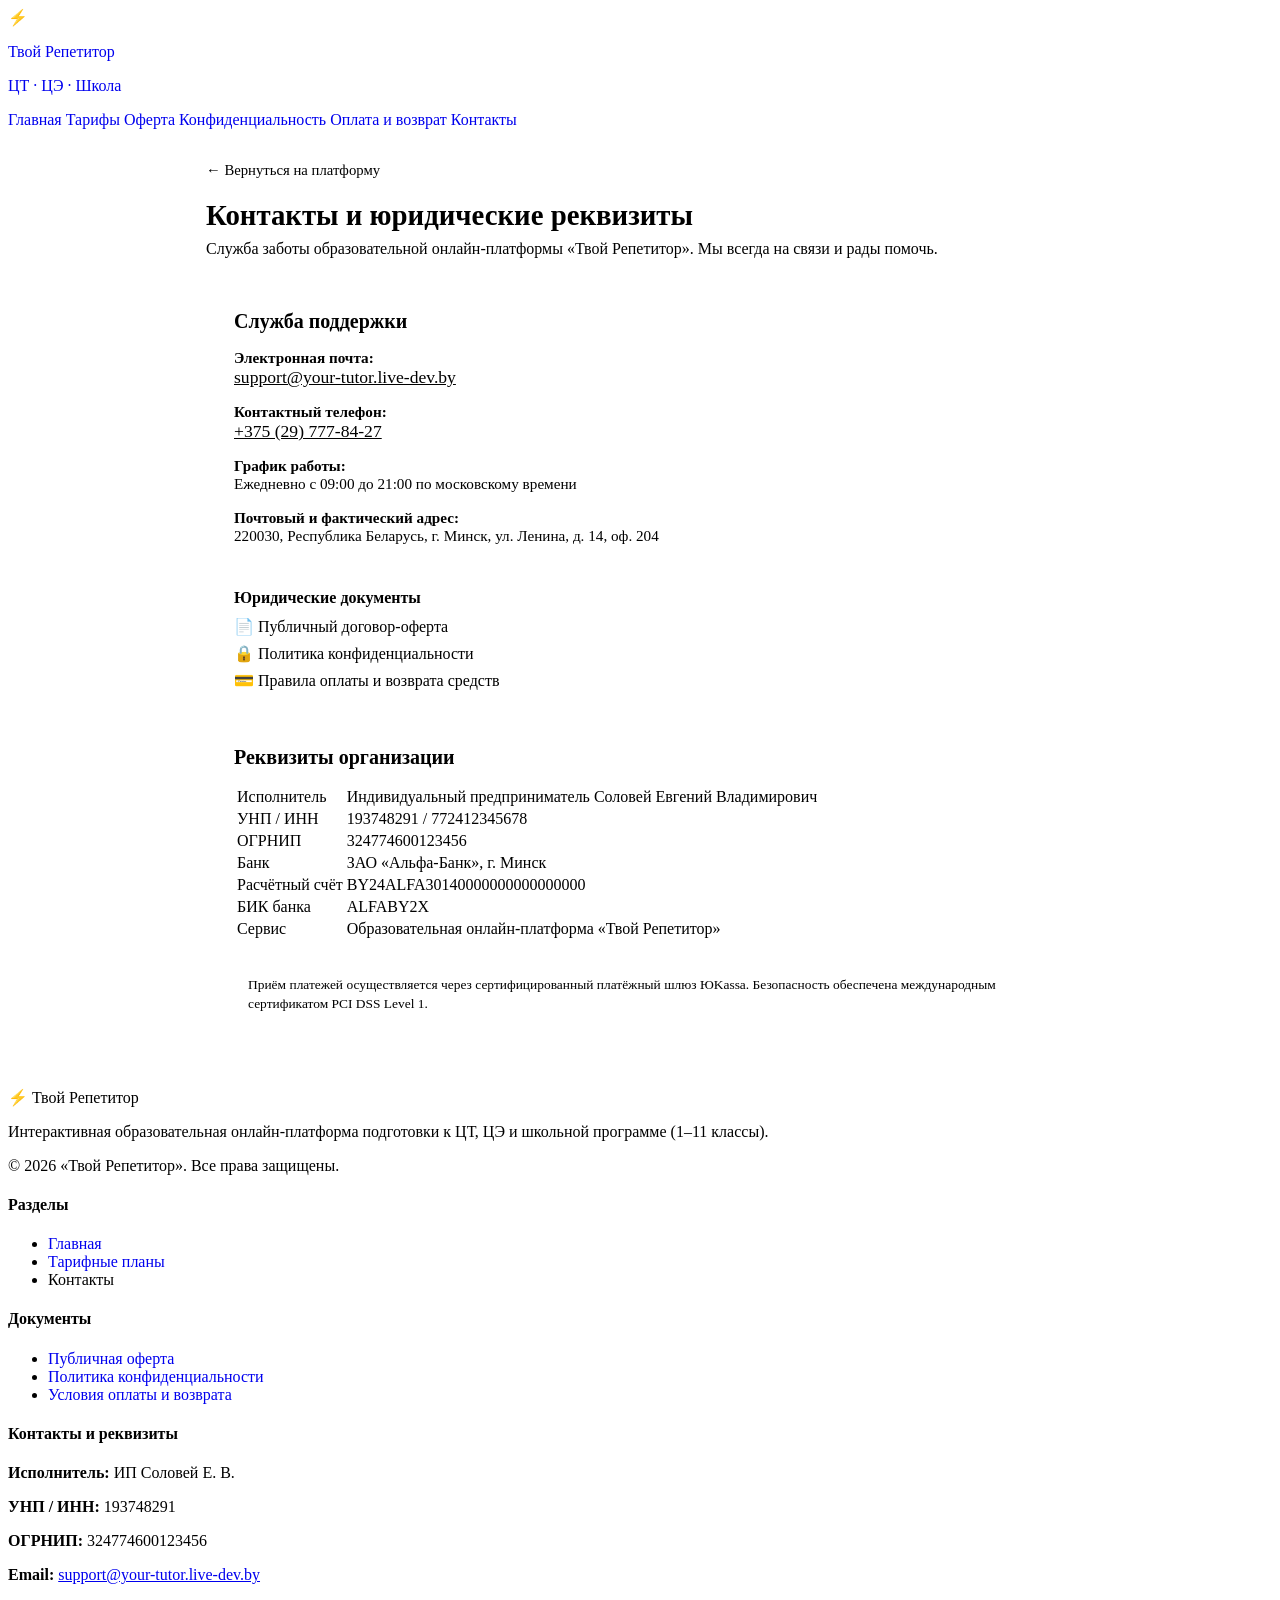
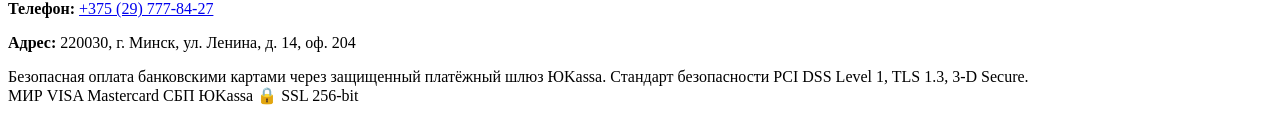
==== commit 93c65ceb: "fix(miniapp): safe storage handling, render try-catch, root-relative styles and cache busting" ====
--- a/frontend/contacts.html
+++ b/frontend/contacts.html
@@ -10,7 +10,7 @@
       href="https://fonts.googleapis.com/css2?family=Onest:wght@400;500;600;700;800&family=Unbounded:wght@600;700;800&display=swap"
       rel="stylesheet"
     />
-    <link rel="stylesheet" href="./styles.css?v=20261107-yookassa" />
+    <link rel="stylesheet" href="/styles.css?v=20261108-fix" />
   </head>
   <body>
     <div class="app-shell" style="min-height: 100vh; display: flex; flex-direction: column;">
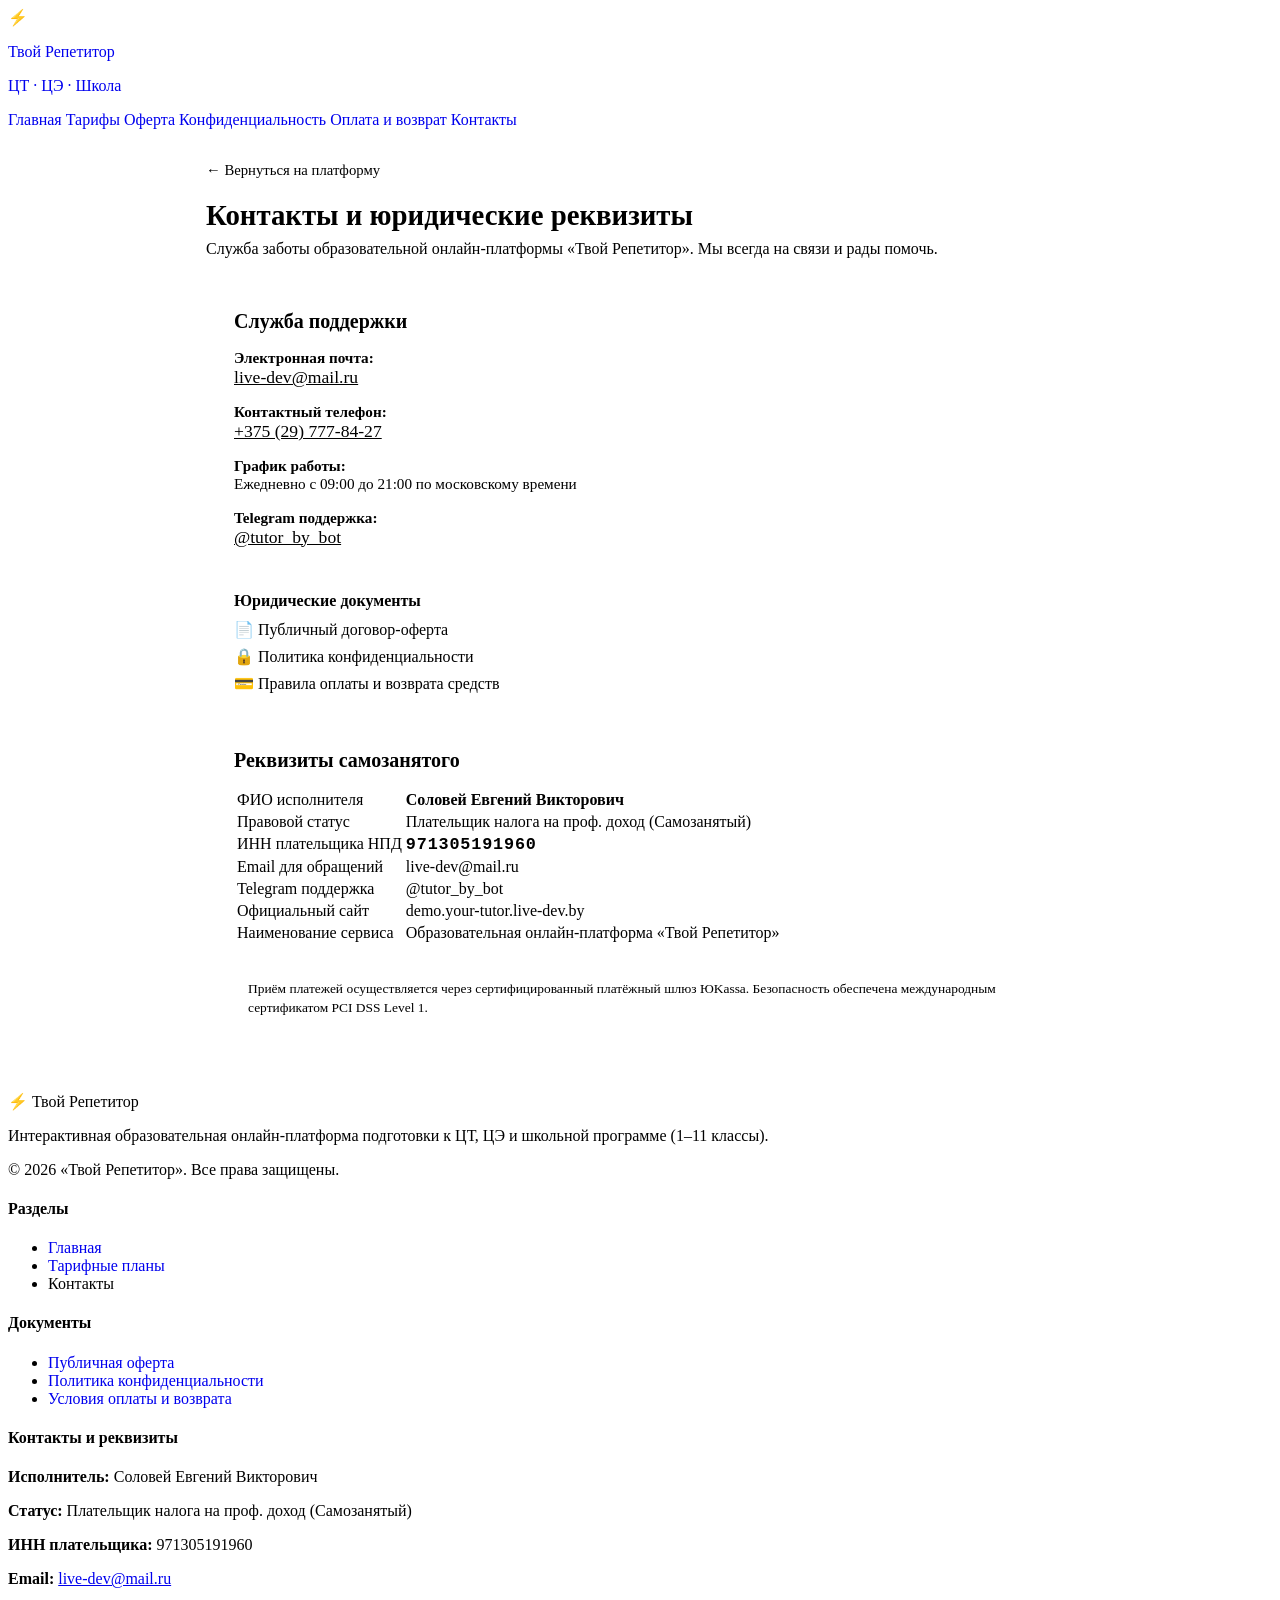
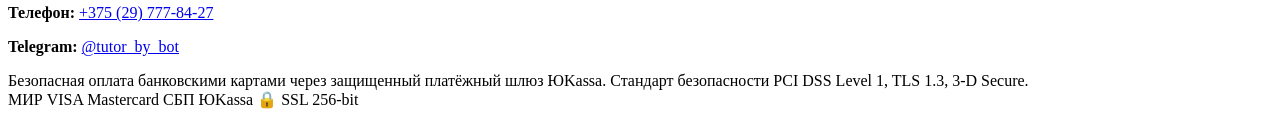
==== commit b43f0053: "fix(legal): update requisites to Self-Employed (СМЗ РФ) Соловей Евгений Викторович ИНН 971305191960" ====
--- a/frontend/contacts.html
+++ b/frontend/contacts.html
@@ -53,7 +53,7 @@
             <div class="footer-info" style="font-size: 0.95rem; gap: 14px;">
               <p>
                 <strong>Электронная почта:</strong><br />
-                <a href="mailto:support@your-tutor.live-dev.by" style="font-size: 1.1rem; color: var(--accent);">support@your-tutor.live-dev.by</a>
+                <a href="mailto:live-dev@mail.ru" style="font-size: 1.1rem; color: var(--accent);">live-dev@mail.ru</a>
               </p>
               <p>
                 <strong>Контактный телефон:</strong><br />
@@ -64,8 +64,8 @@
                 Ежедневно с 09:00 до 21:00 по московскому времени
               </p>
               <p>
-                <strong>Почтовый и фактический адрес:</strong><br />
-                220030, Республика Беларусь, г. Минск, ул. Ленина, д. 14, оф. 204
+                <strong>Telegram поддержка:</strong><br />
+                <a href="https://t.me/tutor_by_bot" target="_blank" style="font-size: 1.1rem; color: var(--accent);">@tutor_by_bot</a>
               </p>
             </div>
 
@@ -80,16 +80,16 @@
           </div>
 
           <div class="card" style="padding: 28px; border-radius: 20px;">
-            <h2 style="font-family: var(--font-display); font-size: 1.25rem; margin: 0 0 16px; color: var(--ink);">Реквизиты организации</h2>
+            <h2 style="font-family: var(--font-display); font-size: 1.25rem; margin: 0 0 16px; color: var(--ink);">Реквизиты самозанятого</h2>
             <table class="req-table">
               <tbody>
-                <tr><td>Исполнитель</td><td>Индивидуальный предприниматель Соловей Евгений Владимирович</td></tr>
-                <tr><td>УНП / ИНН</td><td>193748291 / 772412345678</td></tr>
-                <tr><td>ОГРНИП</td><td>324774600123456</td></tr>
-                <tr><td>Банк</td><td>ЗАО «Альфа-Банк», г. Минск</td></tr>
-                <tr><td>Расчётный счёт</td><td>BY24ALFA30140000000000000000</td></tr>
-                <tr><td>БИК банка</td><td>ALFABY2X</td></tr>
-                <tr><td>Сервис</td><td>Образовательная онлайн-платформа «Твой Репетитор»</td></tr>
+                <tr><td>ФИО исполнителя</td><td><strong>Соловей Евгений Викторович</strong></td></tr>
+                <tr><td>Правовой статус</td><td>Плательщик налога на проф. доход (Самозанятый)</td></tr>
+                <tr><td>ИНН плательщика НПД</td><td><strong style="font-family: monospace; letter-spacing: 0.05em; font-size: 1.05rem;">971305191960</strong></td></tr>
+                <tr><td>Email для обращений</td><td><a href="mailto:live-dev@mail.ru" style="color:var(--accent); text-decoration:none;">live-dev@mail.ru</a></td></tr>
+                <tr><td>Telegram поддержка</td><td><a href="https://t.me/tutor_by_bot" target="_blank" style="color:var(--accent); text-decoration:none;">@tutor_by_bot</a></td></tr>
+                <tr><td>Официальный сайт</td><td>demo.your-tutor.live-dev.by</td></tr>
+                <tr><td>Наименование сервиса</td><td>Образовательная онлайн-платформа «Твой Репетитор»</td></tr>
               </tbody>
             </table>
 
@@ -132,12 +132,12 @@
           <div class="footer-col footer-contacts">
             <h4 class="footer-title">Контакты и реквизиты</h4>
             <div class="footer-info">
-              <p><strong>Исполнитель:</strong> ИП Соловей Е. В.</p>
-              <p><strong>УНП / ИНН:</strong> 193748291</p>
-              <p><strong>ОГРНИП:</strong> 324774600123456</p>
-              <p><strong>Email:</strong> <a href="mailto:support@your-tutor.live-dev.by">support@your-tutor.live-dev.by</a></p>
+              <p><strong>Исполнитель:</strong> Соловей Евгений Викторович</p>
+              <p><strong>Статус:</strong> Плательщик налога на проф. доход (Самозанятый)</p>
+              <p><strong>ИНН плательщика:</strong> 971305191960</p>
+              <p><strong>Email:</strong> <a href="mailto:live-dev@mail.ru">live-dev@mail.ru</a></p>
               <p><strong>Телефон:</strong> <a href="tel:+375297778427">+375 (29) 777-84-27</a></p>
-              <p><strong>Адрес:</strong> 220030, г. Минск, ул. Ленина, д. 14, оф. 204</p>
+              <p><strong>Telegram:</strong> <a href="https://t.me/tutor_by_bot" target="_blank">@tutor_by_bot</a></p>
             </div>
           </div>
         </div>
